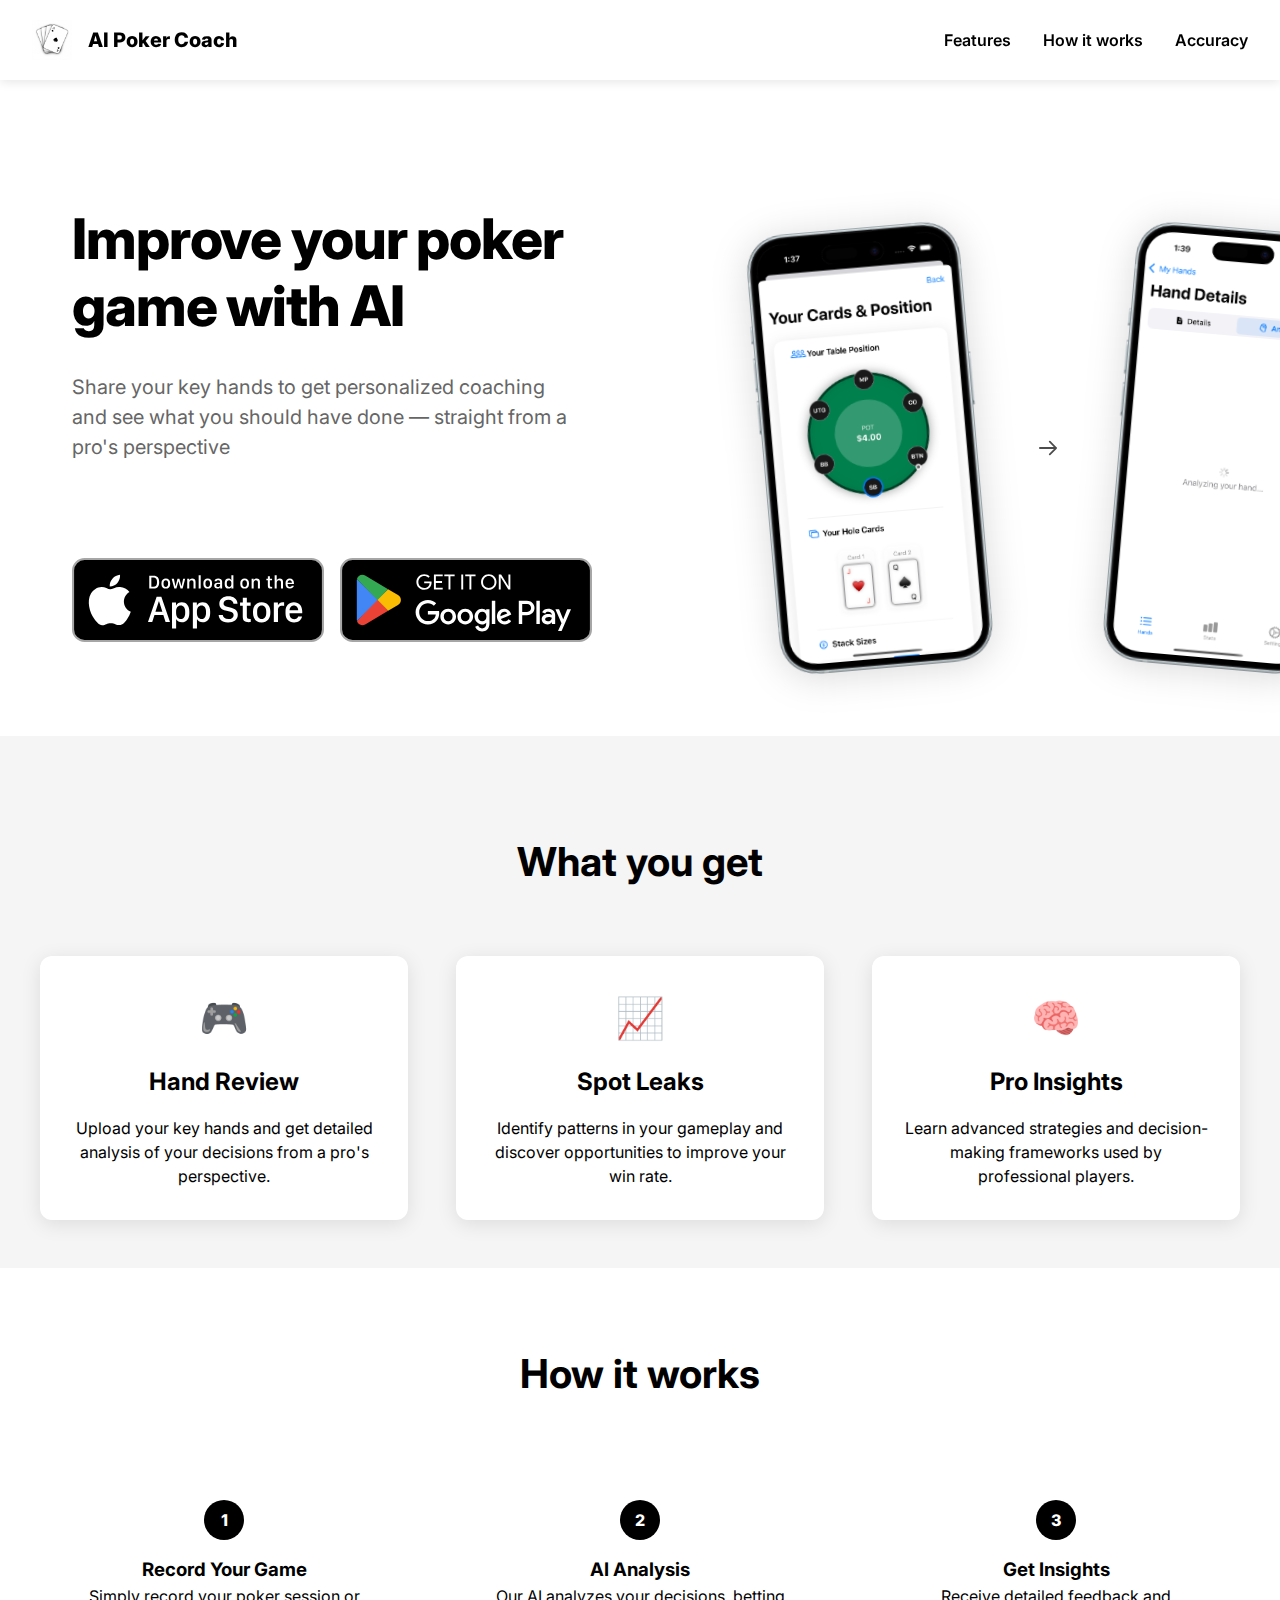
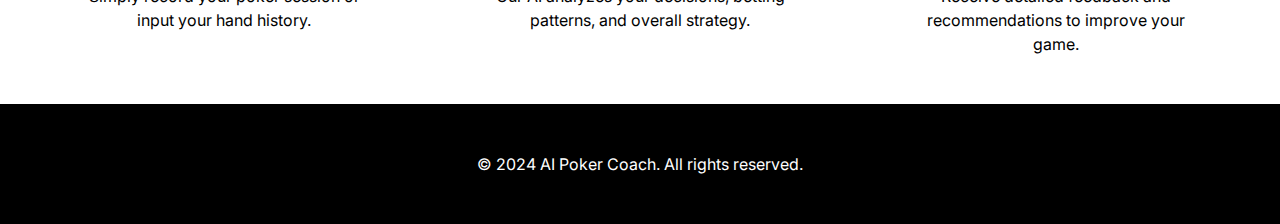
==== index.html @ 38e19f86 "first commit" ====
<!DOCTYPE html>
<html lang="en">
<head>
    <meta charset="UTF-8">
    <meta name="viewport" content="width=device-width, initial-scale=1.0">
    <meta name="description" content="Master poker with AI coaching. Get real-time analysis and improve your game">
    <meta name="theme-color" content="#2E7D32">
    <title>AI Poker Coach - Master the Game</title>
    <link rel="preconnect" href="https://fonts.googleapis.com">
    <link rel="preconnect" href="https://fonts.gstatic.com" crossorigin>
    <link href="https://fonts.googleapis.com/css2?family=Inter:wght@400;600;800&display=swap" rel="stylesheet">
    <link rel="stylesheet" href="styles.css">
</head>
<body>
    <header class="header">
        <div class="logo">
            <img src="assets/logo.png" alt="AI Poker Coach Logo" width="40" height="40">
            <span>AI Poker Coach</span>
        </div>
        <nav class="nav">
            <a href="#features">Features</a>
            <a href="#how-it-works">How it works</a>
            <a href="#accuracy">Accuracy</a>
        </nav>
    </header>

    <main>
        <section class="hero">
            <div class="hero-content">
                <h1>Improve your poker game with AI</h1>
                <p class="subtitle">Share your key hands to get personalized coaching and see what you should have done — straight from a pro's perspective</p>
                <div class="download-buttons">
                    <a href="#" class="download-btn ios"></a>
                    <a href="#" class="download-btn android"></a>
                </div>
            </div>
            <div class="hero-image">
                <div class="iphone-container">
                    <img src="assets/iphone_1.png" alt="iPhone App Screen 1" class="iphone iphone-1">
                    <div class="arrow">
                        <svg width="40" height="24" viewBox="0 0 24 24" fill="none" xmlns="http://www.w3.org/2000/svg">
                            <path d="M14 5L21 12M21 12L14 19M21 12H3" stroke="currentColor" stroke-width="2" stroke-linecap="round" stroke-linejoin="round"/>
                        </svg>
                    </div>
                    <img src="assets/iphone_2.png" alt="iPhone App Screen 2" class="iphone iphone-2">
                </div>
            </div>
        </section>

        <section class="features">
            <h2 class="section-title">What you get</h2>
            <div class="feature-grid">
                <div class="feature">
                    <div class="feature-icon">🎮</div>
                    <h3>Hand Review</h3>
                    <p>Upload your key hands and get detailed analysis of your decisions from a pro's perspective.</p>
                </div>
                <div class="feature">
                    <div class="feature-icon">📈</div>
                    <h3>Spot Leaks</h3>
                    <p>Identify patterns in your gameplay and discover opportunities to improve your win rate.</p>
                </div>
                <div class="feature">
                    <div class="feature-icon">🧠</div>
                    <h3>Pro Insights</h3>
                    <p>Learn advanced strategies and decision-making frameworks used by professional players.</p>
                </div>
            </div>
        </section>

        <section id="how-it-works" class="how-it-works">
            <h2>How it works</h2>
            <div class="steps">
                <div class="step">
                    <div class="step-number">1</div>
                    <h3>Record Your Game</h3>
                    <p>Simply record your poker session or input your hand history.</p>
                </div>
                <div class="step">
                    <div class="step-number">2</div>
                    <h3>AI Analysis</h3>
                    <p>Our AI analyzes your decisions, betting patterns, and overall strategy.</p>
                </div>
                <div class="step">
                    <div class="step-number">3</div>
                    <h3>Get Insights</h3>
                    <p>Receive detailed feedback and recommendations to improve your game.</p>
                </div>
            </div>
        </section>
    </main>

    <footer class="footer">
        <p>© 2024 AI Poker Coach. All rights reserved.</p>
    </footer>
</body>
</html>
---- styles.css ----
:root {
  --primary-color: #000000;
  --secondary-color: #000000;
  --background-color: #FFFFFF;
  --text-primary: #000000;
  --text-secondary: #666666;
  --accent-color: #F5F5F5;
  --spacing-base: 1rem;
  --container-width: 1200px;
  --header-height: 80px;
}

* {
  margin: 0;
  padding: 0;
  box-sizing: border-box;
}

body {
  font-family: 'Inter', -apple-system, BlinkMacSystemFont, 'Segoe UI', Roboto, sans-serif;
  background: var(--background-color);
  color: var(--text-primary);
  line-height: 1.5;
}

/* Header */
.header {
  position: fixed;
  top: 0;
  left: 0;
  right: 0;
  height: var(--header-height);
  background: white;
  display: flex;
  align-items: center;
  justify-content: space-between;
  padding: calc(var(--spacing-base) * 2) calc(var(--spacing-base) * 2);
  box-shadow: 0 2px 10px rgba(0, 0, 0, 0.1);
  z-index: 100;
}

.logo {
  display: flex;
  align-items: center;
  gap: var(--spacing-base);
  font-weight: 800;
  font-size: 1.25rem;
}

.nav {
  display: flex;
  gap: calc(var(--spacing-base) * 2);
}

.nav a {
  text-decoration: none;
  color: var(--text-primary);
  font-weight: 600;
  transition: color 0.2s ease;
}

.nav a:hover {
  color: var(--secondary-color);
}

/* Hero Section */
.hero {
  display: flex;
  align-items: center;
  justify-content: space-between;
  margin-top: 160px;
  padding: calc(var(--spacing-base) * 2);
  max-width: var(--container-width);
  margin-left: auto;
  margin-right: auto;
  gap: calc(var(--spacing-base) * 8);
}

.hero-content {
  flex: 1;
  max-width: 520px;
}

.hero-image {
  flex: 1.2;
  display: flex;
  justify-content: center;
  align-items: center;
  position: relative;
}

.iphone-container {
  display: flex;
  align-items: center;
  gap: 2rem;
  position: relative;
  transform: scale(0.9);
}

.iphone {
  width: 260px;
  height: auto;
  filter: drop-shadow(0 4px 20px rgba(0, 0, 0, 0.15));
  transition: transform 0.3s ease;
}

.iphone-1 {
  transform: rotate(-5deg);
}

.iphone-2 {
  transform: rotate(5deg);
}

.arrow {
  display: flex;
  align-items: center;
  justify-content: center;
  color: var(--primary-color);
  opacity: 0.7;
  padding: 0 1rem;
}

h1 {
  font-size: 3.5rem;
  font-weight: 800;
  letter-spacing: -0.02em;
  margin-bottom: calc(var(--spacing-base) * 2);
  line-height: 1.2;
}

.subtitle {
  font-size: 1.25rem;
  color: var(--text-secondary);
  margin-bottom: calc(var(--spacing-base) * 3);
  max-width: 500px;
}

/* Features Section */
.features {
  padding-top: calc(var(--spacing-base) * 3);
  padding-bottom: calc(var(--spacing-base) * 3);
  padding-left: calc(var(--spacing-base) * 2);
  padding-right: calc(var(--spacing-base) * 2);
  background: var(--accent-color);
  text-align: center;
}

.features h2 {
  font-size: 2.5rem;
  margin-bottom: calc(var(--spacing-base) * 4);
}

.feature-grid {
  display: grid;
  grid-template-columns: repeat(auto-fit, minmax(300px, 1fr));
  gap: calc(var(--spacing-base) * 3);
  max-width: var(--container-width);
  margin: 0 auto;
}

.feature {
  background: white;
  padding: calc(var(--spacing-base) * 2);
  border-radius: 12px;
  box-shadow: 0 4px 20px rgba(0, 0, 0, 0.1);
}

.feature-icon {
  font-size: 2.5rem;
  margin-bottom: var(--spacing-base);
}

.feature h3 {
  font-size: 1.5rem;
  margin-bottom: var(--spacing-base);
}

/* How it works Section */
.how-it-works {
  margin-top: 60px;
  padding: calc(var(--spacing-base) * 1);
  text-align: center;
}

.how-it-works h2 {
  font-size: 2.5rem;
  margin-bottom: calc(var(--spacing-base) * 4);
}

.steps {
  display: grid;
  grid-template-columns: repeat(auto-fit, minmax(250px, 1fr));
  gap: calc(var(--spacing-base) * 3);
  max-width: var(--container-width);
  margin: 0 auto;
}

.step {
  padding: calc(var(--spacing-base) * 2);
}

.step-number {
  width: 40px;
  height: 40px;
  background: var(--primary-color);
  color: white;
  border-radius: 50%;
  display: flex;
  align-items: center;
  justify-content: center;
  font-weight: 800;
  margin: 0 auto var(--spacing-base);
}

/* Accuracy Section */
.accuracy {
  padding: calc(var(--spacing-base) * 6) var(--spacing-base) * 2;
  text-align: center;
  background: var(--accent-color);
}

.accuracy h2 {
  font-size: 2.5rem;
  margin-bottom: calc(var(--spacing-base) * 2);
}

.accuracy p {
  max-width: 800px;
  margin: 0 auto;
  font-size: 1.25rem;
  color: var(--text-secondary);
}

/* Download Buttons */
.download-buttons {
  display: flex;
  gap: var(--spacing-base);
  margin-top: calc(var(--spacing-base) * 3);
}

.download-btn {
  display: block;
  width: 540px;
  height: 180px;
  background-size: contain;
  background-repeat: no-repeat;
  background-position: center;
  transition: transform 0.2s ease;
}

.download-btn:hover {
  transform: translateY(-2px);
}

.ios {
  background-image: url('assets/ios.svg');
}

.android {
  background-image: url('assets/android.svg');
}

/* Footer */
.footer {
  text-align: center;
  padding: calc(var(--spacing-base) * 3);
  background: var(--text-primary);
  color: white;
}

/* Responsive Design */
@media (max-width: 1024px) {
  .iphone {
    width: 220px;
  }
}

@media (max-width: 768px) {
  .hero {
    flex-direction: column;
    text-align: center;
    margin-top: 120px;
    padding: var(--spacing-base);
  }

  .hero-content {
    margin-bottom: calc(var(--spacing-base) * 3);
  }

  h1 {
    font-size: 2.5rem;
  }

  .download-buttons {
    flex-direction: column;
  }

  .download-btn {
    width: 100%;
  }

  .nav {
    display: none;
  }

  .iphone {
    width: 180px;
  }
  
  .iphone-container {
    gap: 1rem;
  }
}

@media (prefers-reduced-motion: reduce) {
  * {
    animation-duration: 0.01ms !important;
    animation-iteration-count: 1 !important;
    transition-duration: 0.01ms !important;
    scroll-behavior: auto !important;
  }
}

.section-title {
  font-size: 2rem;
  font-weight: 700;
  margin-top: calc(var(--spacing-base) * 3);
  color: var(--text-primary);
}
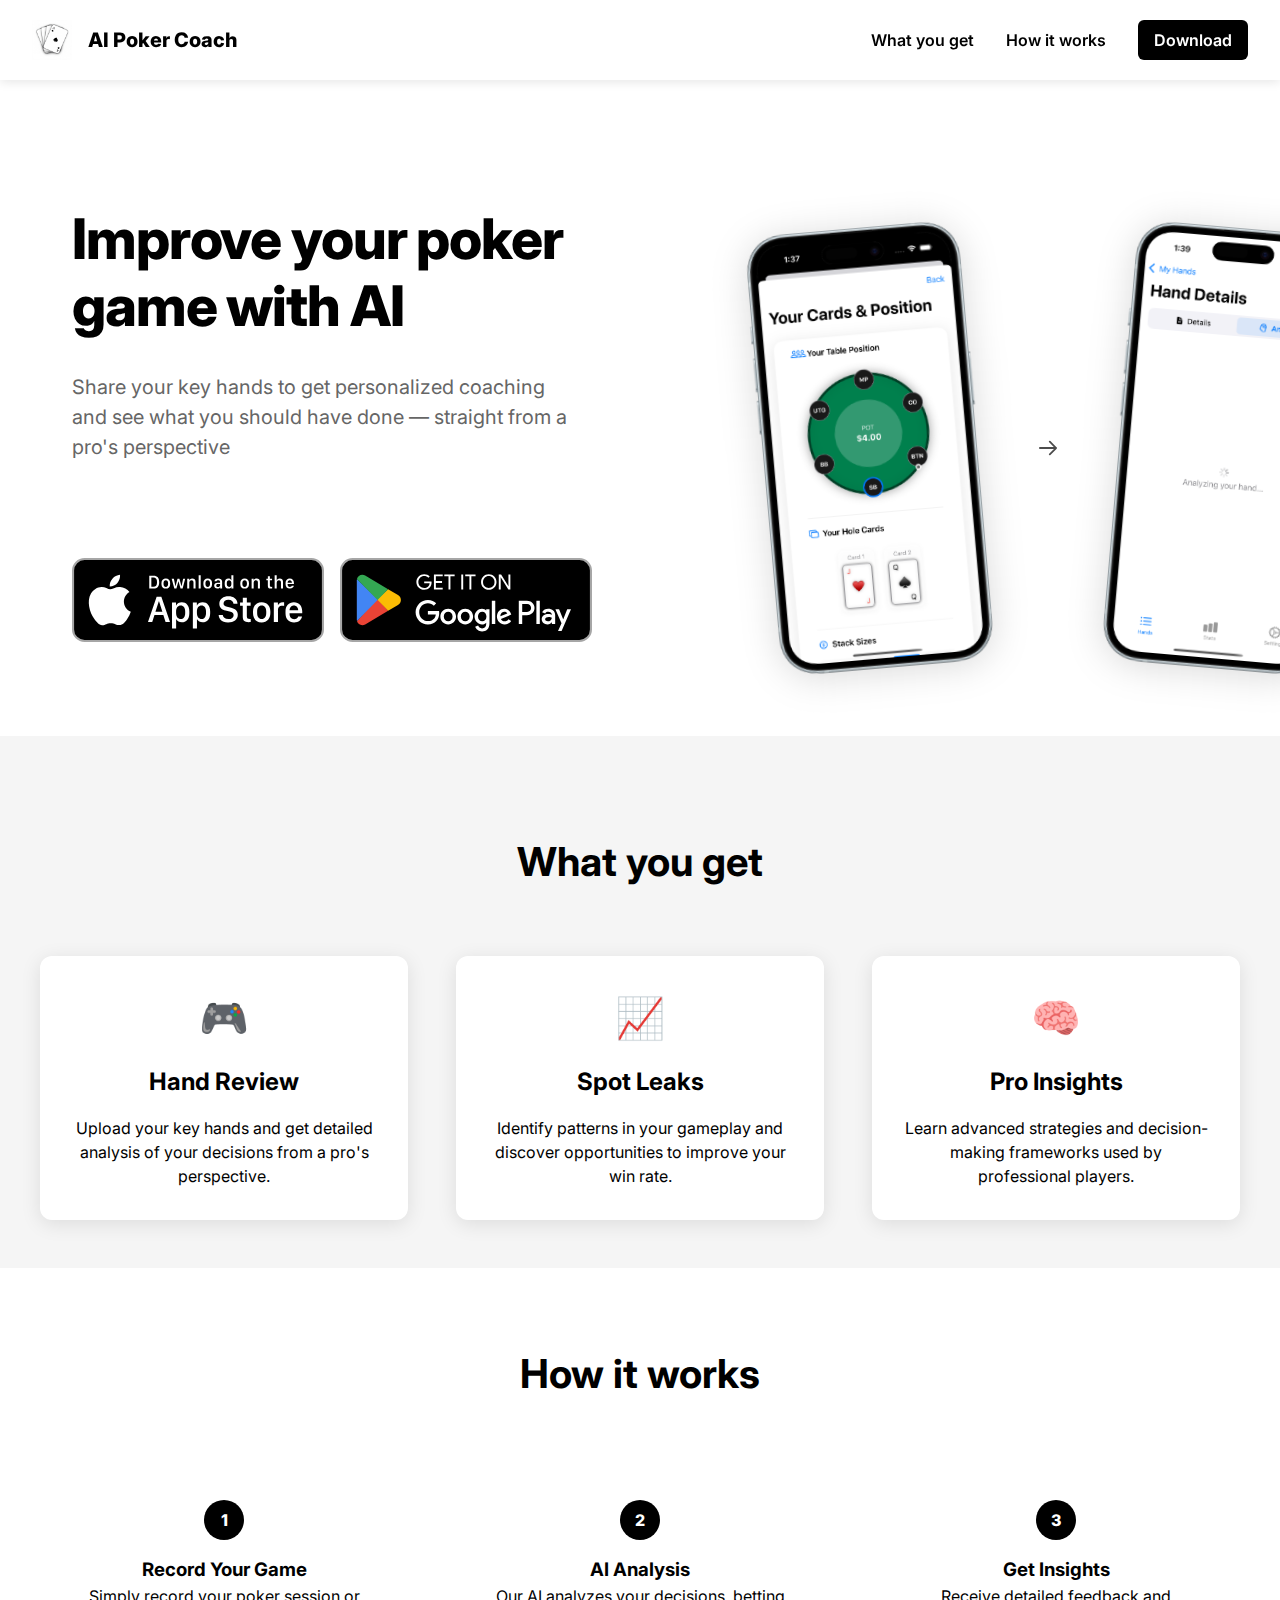
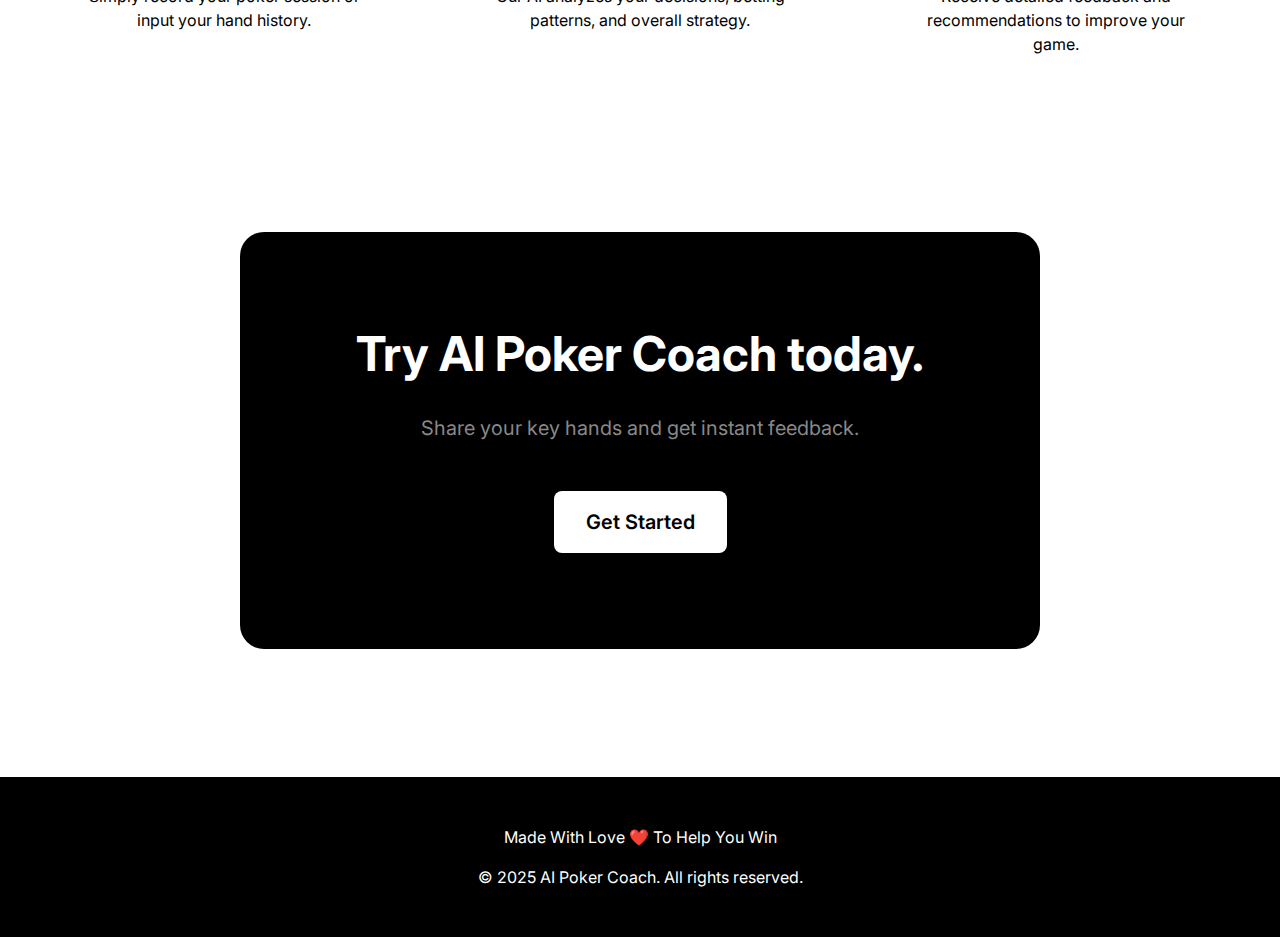
==== commit 7f087187: "second commit" ====
--- a/index.html
+++ b/index.html
@@ -18,9 +18,9 @@
             <span>AI Poker Coach</span>
         </div>
         <nav class="nav">
-            <a href="#features">Features</a>
+            <a href="#What-you-get            ">What you get</a>
             <a href="#how-it-works">How it works</a>
-            <a href="#accuracy">Accuracy</a>
+            <a href="#" class="nav-download">Download</a>
         </nav>
     </header>
 
@@ -88,10 +88,19 @@
                 </div>
             </div>
         </section>
+
+        <section class="cta-section">
+            <div class="cta-container">
+                <h2>Try AI Poker Coach today.</h2>
+                <p>Share your key hands and get instant feedback.</p>
+                <a href="#" class="cta-button">Get Started</a>
+            </div>
+        </section>
     </main>
 
     <footer class="footer">
-        <p>© 2024 AI Poker Coach. All rights reserved.</p>
+        <p>Made With Love ❤️ To Help You Win</p>
+        <p>© 2025 AI Poker Coach. All rights reserved.</p>
     </footer>
 </body>
 </html> --- a/styles.css
+++ b/styles.css
@@ -50,6 +50,7 @@
 .nav {
   display: flex;
   gap: calc(var(--spacing-base) * 2);
+  align-items: center;
 }
 
 .nav a {
@@ -61,6 +62,19 @@
 
 .nav a:hover {
   color: var(--secondary-color);
+}
+
+.nav-download {
+  background: var(--primary-color);
+  color: white !important;
+  padding: 0.5rem 1rem;
+  border-radius: 6px;
+  transition: transform 0.2s ease !important;
+}
+
+.nav-download:hover {
+  color: white !important;
+  transform: translateY(-1px);
 }
 
 /* Hero Section */
@@ -269,6 +283,10 @@
   color: white;
 }
 
+.footer p:first-child {
+  margin-bottom: 1rem;
+}
+
 /* Responsive Design */
 @media (max-width: 1024px) {
   .iphone {
@@ -311,6 +329,14 @@
   .iphone-container {
     gap: 1rem;
   }
+
+  .cta-section h2 {
+    font-size: 3rem;
+  }
+  
+  .cta-section p {
+    font-size: 1.25rem;
+  }
 }
 
 @media (prefers-reduced-motion: reduce) {
@@ -327,4 +353,48 @@
   font-weight: 700;
   margin-top: calc(var(--spacing-base) * 3);
   color: var(--text-primary);
+}
+
+.cta-section {
+    background-color: #000000;
+    color: #ffffff;
+    padding: calc(var(--spacing-base) * 6) var(--spacing-base);
+    margin: calc(var(--spacing-base) * 8) auto;
+    max-width: 800px;
+    border-radius: 24px;
+}
+
+.cta-container {
+    max-width: var(--container-width);
+    margin: 0 auto;
+    text-align: center;
+}
+
+.cta-section h2 {
+    font-size: 3rem;
+    font-weight: 700;
+    margin-bottom: calc(var(--spacing-base) * 2);
+    line-height: 1.1;
+}
+
+.cta-section p {
+    font-size: 1.25rem;
+    color: #888888;
+    margin-bottom: calc(var(--spacing-base) * 3);
+}
+
+.cta-button {
+    display: inline-block;
+    background: #ffffff;
+    color: #000000;
+    padding: 1rem 2rem;
+    border-radius: 8px;
+    font-size: 1.25rem;
+    font-weight: 600;
+    text-decoration: none;
+    transition: transform 0.2s ease;
+}
+
+.cta-button:hover {
+    transform: translateY(-2px);
 }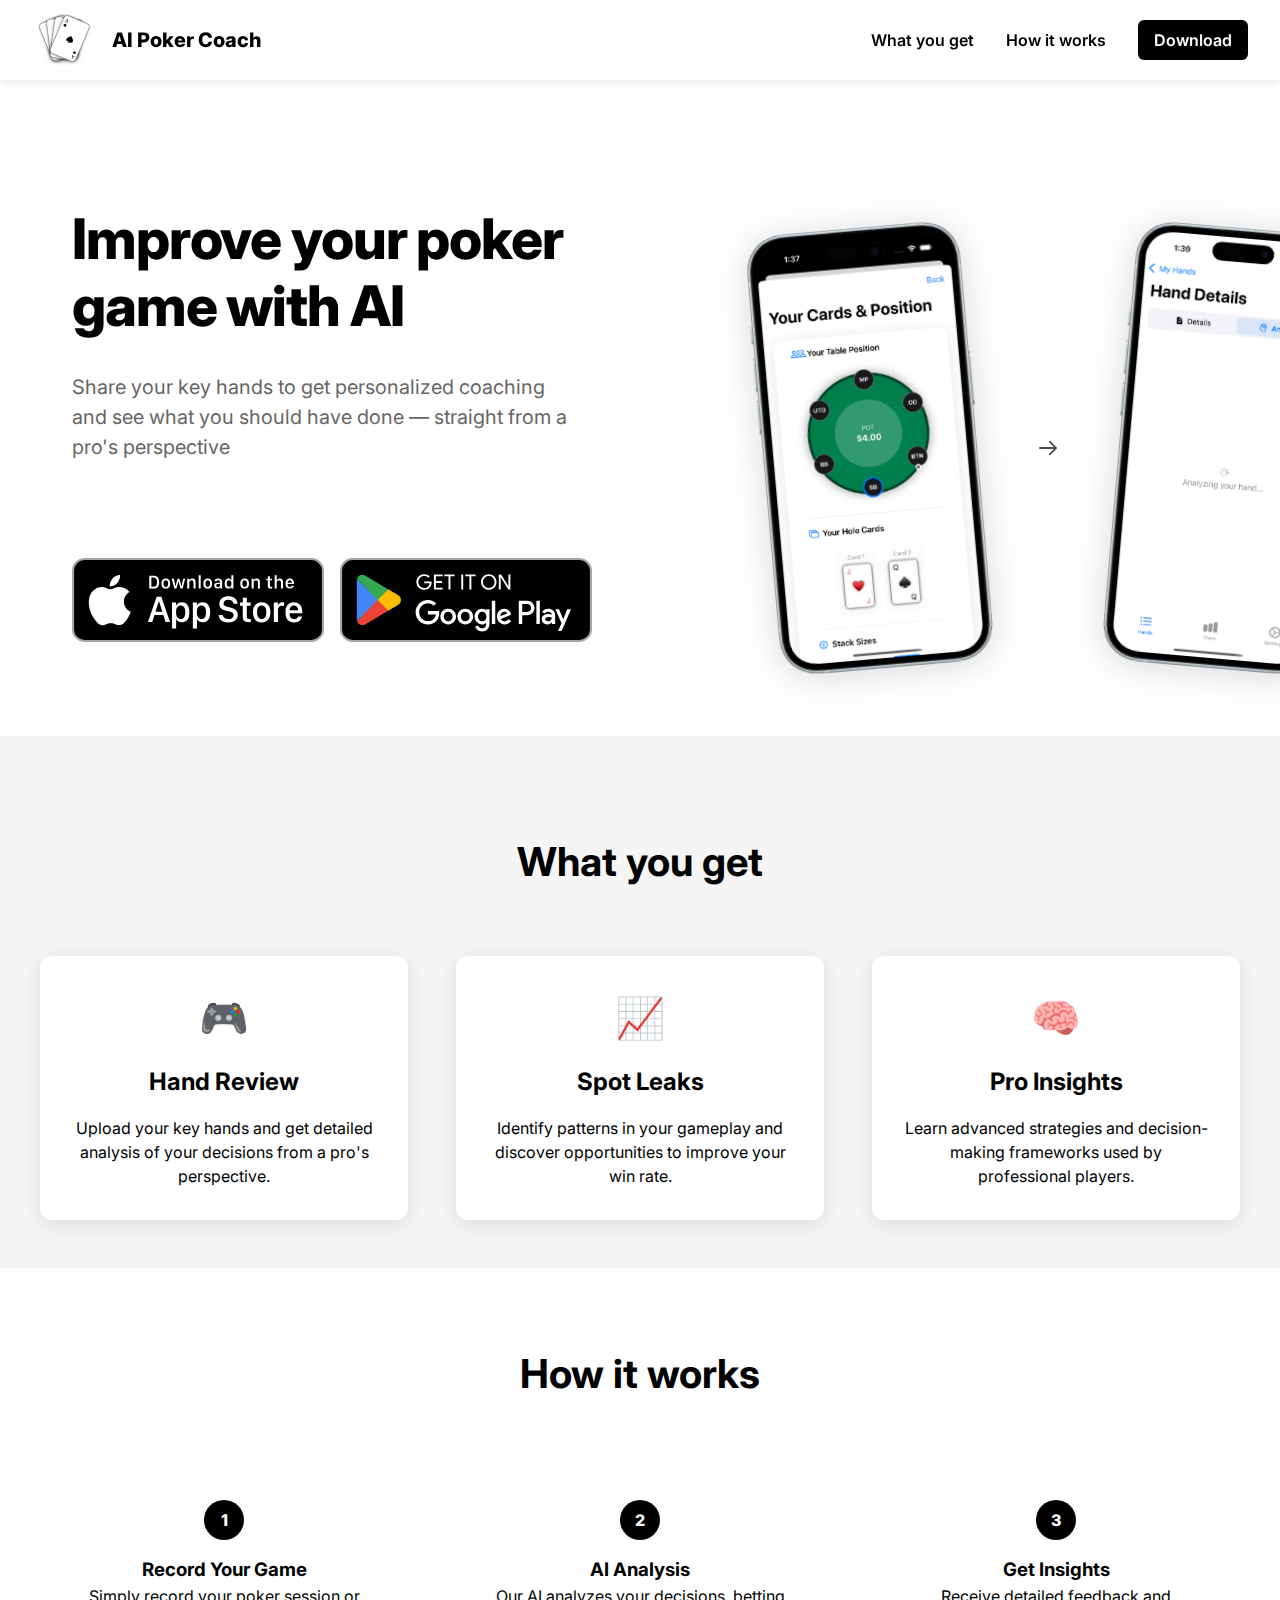
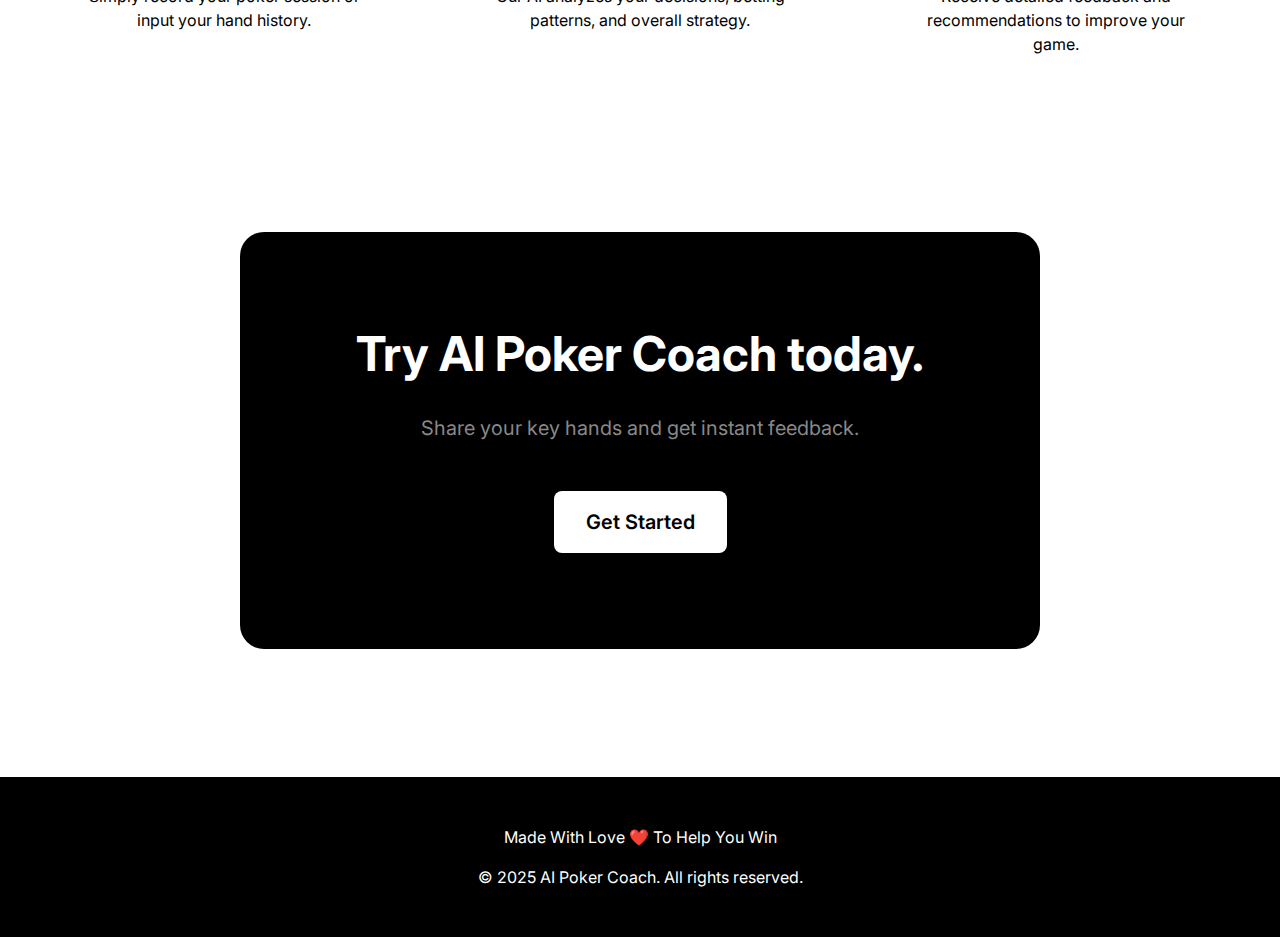
==== commit 05dbf49c: "increase logo size" ====
--- a/index.html
+++ b/index.html
@@ -14,7 +14,7 @@
 <body>
     <header class="header">
         <div class="logo">
-            <img src="assets/logo.png" alt="AI Poker Coach Logo" width="40" height="40">
+            <img src="assets/logo.png" alt="AI Poker Coach Logo" width="64" height="64">
             <span>AI Poker Coach</span>
         </div>
         <nav class="nav">
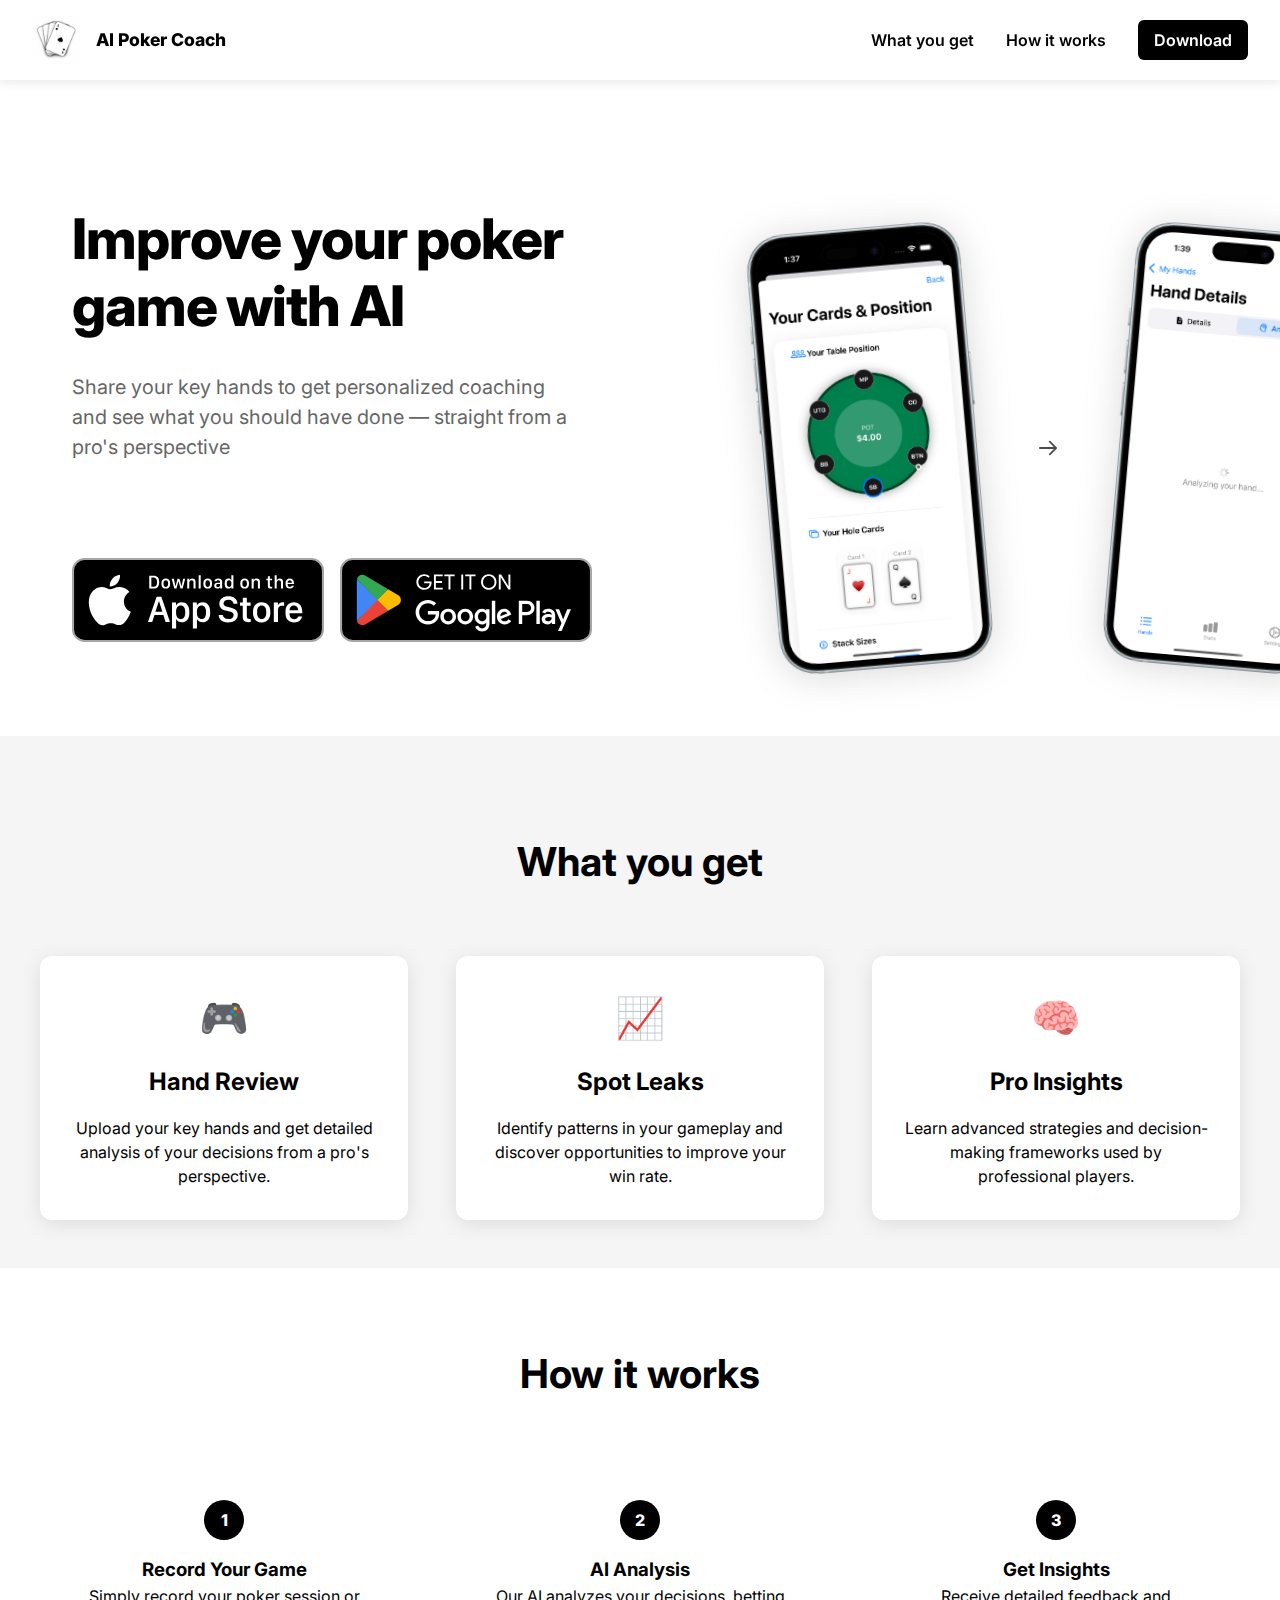
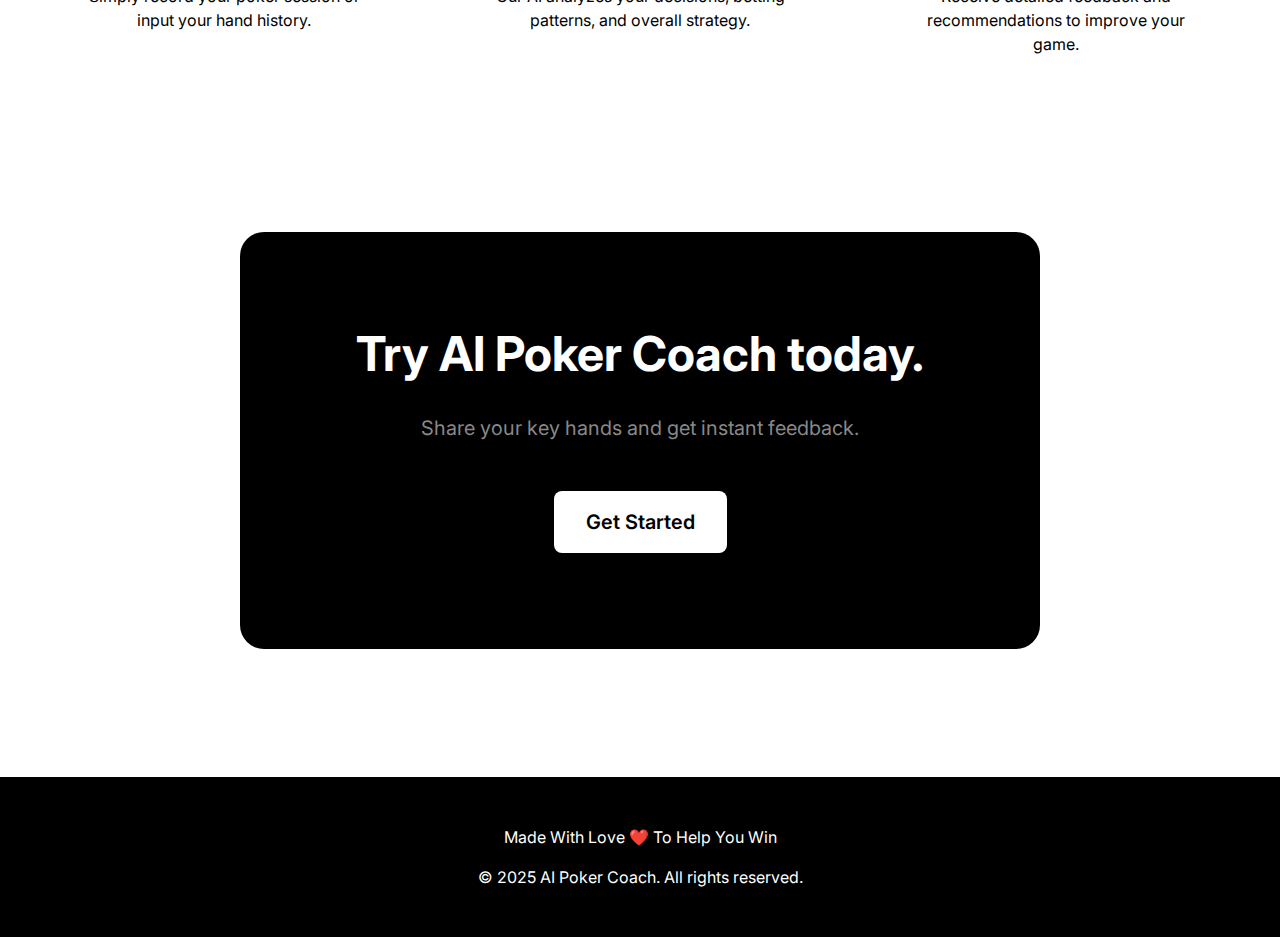
==== commit 6d558304: "add posthog" ====
--- a/index.html
+++ b/index.html
@@ -10,6 +10,10 @@
     <link rel="preconnect" href="https://fonts.gstatic.com" crossorigin>
     <link href="https://fonts.googleapis.com/css2?family=Inter:wght@400;600;800&display=swap" rel="stylesheet">
     <link rel="stylesheet" href="styles.css">
+    <script>
+        !function(t,e){var o,n,p,r;e.__SV||(window.posthog=e,e._i=[],e.init=function(i,s,a){function g(t,e){var o=e.split(".");2==o.length&&(t=t[o[0]],e=o[1]),t[e]=function(){t.push([e].concat(Array.prototype.slice.call(arguments,0)))}}(o=t.createElement("script")).type="text/javascript",o.async=!0,o.src=s.api_host+"/static/array.js",(n=t.getElementsByTagName("script")[0]).parentNode.insertBefore(o,n);var u=e;for(void 0!==a?u=e[a]=[]:a="posthog",u.people=u.people||[],u.toString=function(t){var e="posthog";return"posthog"!==a&&(e+="."+a),t||(e+=" (stub)"),e},u.people.toString=function(){return u.toString(1)+".people (stub)"},r="capture identify alias people.set people.set_once people.unset people.increment people.append people.union people.track_charge people.clear_charges people.delete_user".split(" "),p=0;p<r.length;p++)g(u,r[p]);e._i.push([i,s,a])},e.__SV=1)}(document,window.posthog||[]);
+        posthog.init('phc_f2Z5wLYNmzaaWuVxcGs2469Z8dWwT7tpv3zENhg7vhA', {api_host: 'https://app.posthog.com'})
+    </script>
 </head>
 <body>
     <header class="header">
--- a/styles.css
+++ b/styles.css
@@ -47,6 +47,15 @@
   font-size: 1.25rem;
 }
 
+.logo img {
+  width: 48px;
+  height: 48px;
+}
+
+.logo span {
+  font-size: 1.1rem;
+}
+
 .nav {
   display: flex;
   gap: calc(var(--spacing-base) * 2);
@@ -295,47 +304,104 @@
 }
 
 @media (max-width: 768px) {
+  /* Header adjustments */
+  .header {
+    padding: 1rem;
+  }
+
+  .logo img {
+    width: 48px;
+    height: 48px;
+  }
+
+  .logo span {
+    font-size: 1.1rem;
+  }
+
+  .nav {
+    display: none; /* Hide regular nav on mobile */
+  }
+
+  /* Hero section adjustments */
   .hero {
     flex-direction: column;
     text-align: center;
-    margin-top: 120px;
-    padding: var(--spacing-base);
-  }
-
-  .hero-content {
-    margin-bottom: calc(var(--spacing-base) * 3);
-  }
-
-  h1 {
+    margin-top: 100px;
+    padding: 1rem;
+  }
+
+  .hero h1 {
     font-size: 2.5rem;
-  }
-
+    margin-bottom: 1rem;
+  }
+
+  .subtitle {
+    font-size: 1.1rem;
+  }
+
+  /* iPhone display adjustments */
+  .iphone-container {
+    transform: scale(0.8);
+    margin: 2rem -1rem;
+  }
+
+  .iphone {
+    width: 200px;
+  }
+
+  /* Features section adjustments */
+  .feature-grid {
+    grid-template-columns: 1fr;
+    gap: 1.5rem;
+    padding: 1rem;
+  }
+
+  .section-title {
+    font-size: 2rem;
+    padding: 0 1rem;
+  }
+
+  /* How it works section */
+  .steps {
+    grid-template-columns: 1fr;
+    gap: 2rem;
+    padding: 1rem;
+  }
+
+  /* CTA section */
+  .cta-section {
+    margin: 2rem 1rem;
+    padding: 3rem 1rem;
+  }
+
+  .cta-section h2 {
+    font-size: 2rem;
+  }
+
+  /* Download buttons */
   .download-buttons {
     flex-direction: column;
+    align-items: center;
+    gap: 1rem;
   }
 
   .download-btn {
-    width: 100%;
-  }
-
-  .nav {
-    display: none;
-  }
-
-  .iphone {
-    width: 180px;
-  }
-  
-  .iphone-container {
-    gap: 1rem;
-  }
-
-  .cta-section h2 {
-    font-size: 3rem;
-  }
-  
-  .cta-section p {
-    font-size: 1.25rem;
+    width: 160px;
+    height: 50px;
+  }
+}
+
+/* Add a mobile menu button */
+.mobile-menu-button {
+  display: none;
+}
+
+@media (max-width: 768px) {
+  .mobile-menu-button {
+    display: block;
+    position: absolute;
+    right: 1rem;
+    top: 1.5rem;
   }
 }
 
